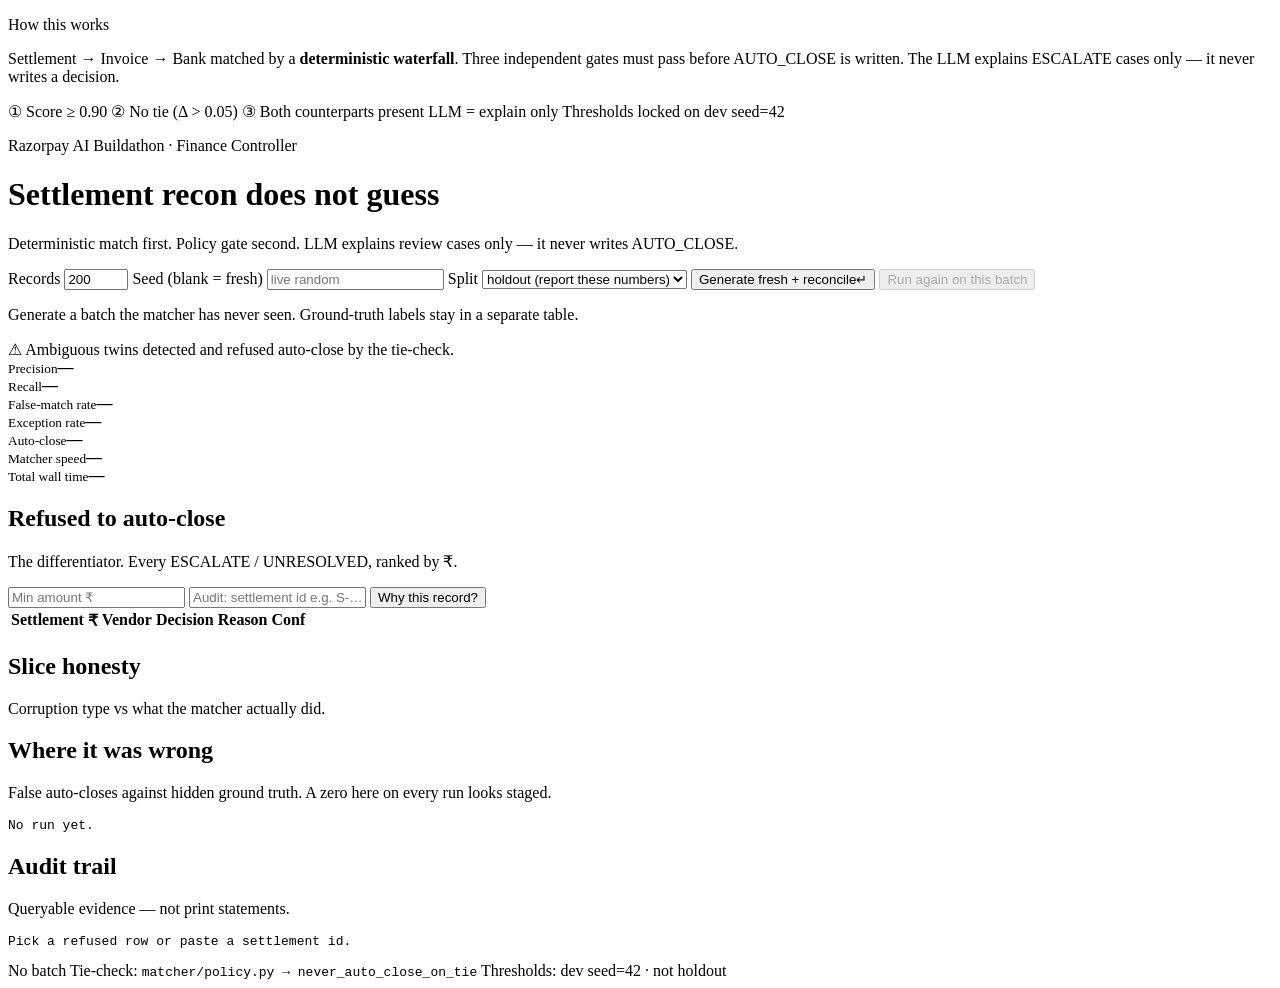
==== frontend/index.html @ 26bcca18 "feat: initial commit of LEDGER/CTRL - Evidence-first reconciliation controller" ====
<!DOCTYPE html>
<html lang="en">
<head>
  <meta charset="UTF-8" />
  <meta name="viewport" content="width=device-width, initial-scale=1" />
  <title>Finance Controller — Settlement Reconciliation</title>
  <link rel="stylesheet" href="/styles.css" />
</head>
<body>

  <!-- Architecture hero: frames the project before the demo starts -->
  <div class="arch-card">
    <p class="arch-title">How this works</p>
    <p>
      Settlement → Invoice → Bank matched by a <strong>deterministic waterfall</strong>.
      Three independent gates must pass before AUTO_CLOSE is written.
      The LLM explains ESCALATE cases only — it never writes a decision.
    </p>
    <div class="arch-gates">
      <span class="gate-chip highlight">① Score ≥ 0.90</span>
      <span class="gate-chip highlight">② No tie (Δ &gt; 0.05)</span>
      <span class="gate-chip highlight">③ Both counterparts present</span>
      <span class="gate-chip">LLM = explain only</span>
      <span class="gate-chip">Thresholds locked on dev seed=42</span>
    </div>
  </div>

  <header class="top">
    <div>
      <p class="kicker">Razorpay AI Buildathon · Finance Controller</p>
      <h1>Settlement recon <span>does not guess</span></h1>
    </div>
    <p class="lede">Deterministic match first. Policy gate second. LLM explains review cases only — it never writes AUTO_CLOSE.</p>
  </header>

  <section class="controls">
    <label>Records
      <input id="n" type="number" min="20" max="2000" value="200" />
    </label>
    <label>Seed <span class="hint">(blank = fresh)</span>
      <input id="seed" type="text" placeholder="live random" />
    </label>
    <label>Split
      <select id="split">
        <option value="holdout" selected>holdout (report these numbers)</option>
        <option value="dev">dev (threshold tuning only)</option>
      </select>
    </label>
    <button id="btn-run" class="primary" type="button">
      Generate fresh + reconcile<span class="kbd">↵</span>
    </button>
    <button id="btn-again" type="button" disabled>Run again on this batch</button>
  </section>

  <!-- Status line with spinner -->
  <div class="status-wrap">
    <div class="spinner" id="spinner"></div>
    <p id="status" class="status">Generate a batch the matcher has never seen. Ground-truth labels stay in a separate table.</p>
  </div>

  <!-- Twin-refused alert: surfaces when ambiguous twins are detected -->
  <div class="twin-banner" id="twin-banner">
    <span class="twin-icon">⚠</span>
    <span id="twin-msg">Ambiguous twins detected and refused auto-close by the tie-check.</span>
  </div>

  <!-- 7 metric cards: added deterministic throughput -->
  <section class="metrics" id="metrics">
    <article><small>Precision</small><strong id="m-p">—</strong></article>
    <article><small>Recall</small><strong id="m-r">—</strong></article>
    <article><small>False-match rate</small><strong id="m-fmr">—</strong></article>
    <article><small>Exception rate</small><strong id="m-ex">—</strong></article>
    <article><small>Auto-close</small><strong id="m-auto">—</strong></article>
    <article class="det-rps"><small>Matcher speed</small><strong id="m-det">—</strong></article>
    <article><small>Total wall time</small><strong id="m-tps">—</strong></article>
  </section>

  <section class="grid">
    <div class="panel">
      <header>
        <h2>Refused to auto-close</h2>
        <p>The differentiator. Every ESCALATE / UNRESOLVED, ranked by ₹.</p>
      </header>
      <div class="toolbar">
        <input id="min-amt" type="number" placeholder="Min amount ₹" />
        <input id="why" type="text" placeholder="Audit: settlement id e.g. S-…" />
        <button id="btn-why" type="button">Why this record?</button>
      </div>
      <div class="table-wrap">
        <table>
          <thead>
            <tr>
              <th>Settlement</th>
              <th>₹</th>
              <th>Vendor</th>
              <th>Decision</th>
              <th>Reason</th>
              <th>Conf</th>
            </tr>
          </thead>
          <tbody id="exc-body"></tbody>
        </table>
      </div>
    </div>

    <div class="panel">
      <header>
        <h2>Slice honesty</h2>
        <p>Corruption type vs what the matcher actually did.</p>
      </header>
      <div id="slices" class="slices"></div>
      <header class="sub">
        <h2>Where it was wrong</h2>
        <p>False auto-closes against hidden ground truth. A zero here on every run looks staged.</p>
      </header>
      <div class="log-header">
        <span class="log-count" id="false-count"></span>
      </div>
      <pre id="false" class="log">No run yet.</pre>
    </div>
  </section>

  <section class="panel audit-panel">
    <header>
      <h2>Audit trail</h2>
      <p id="audit-meta">Queryable evidence — not print statements.</p>
    </header>
    <pre id="audit" class="log">Pick a refused row or paste a settlement id.</pre>
  </section>

  <footer>
    <span id="batch-meta">No batch</span>
    <span class="footer-tag">Tie-check: <code>matcher/policy.py → never_auto_close_on_tie</code></span>
    <span class="footer-tag">Thresholds: dev seed=42 · not holdout</span>
  </footer>

  <script src="/app.js"></script>
</body>
</html>
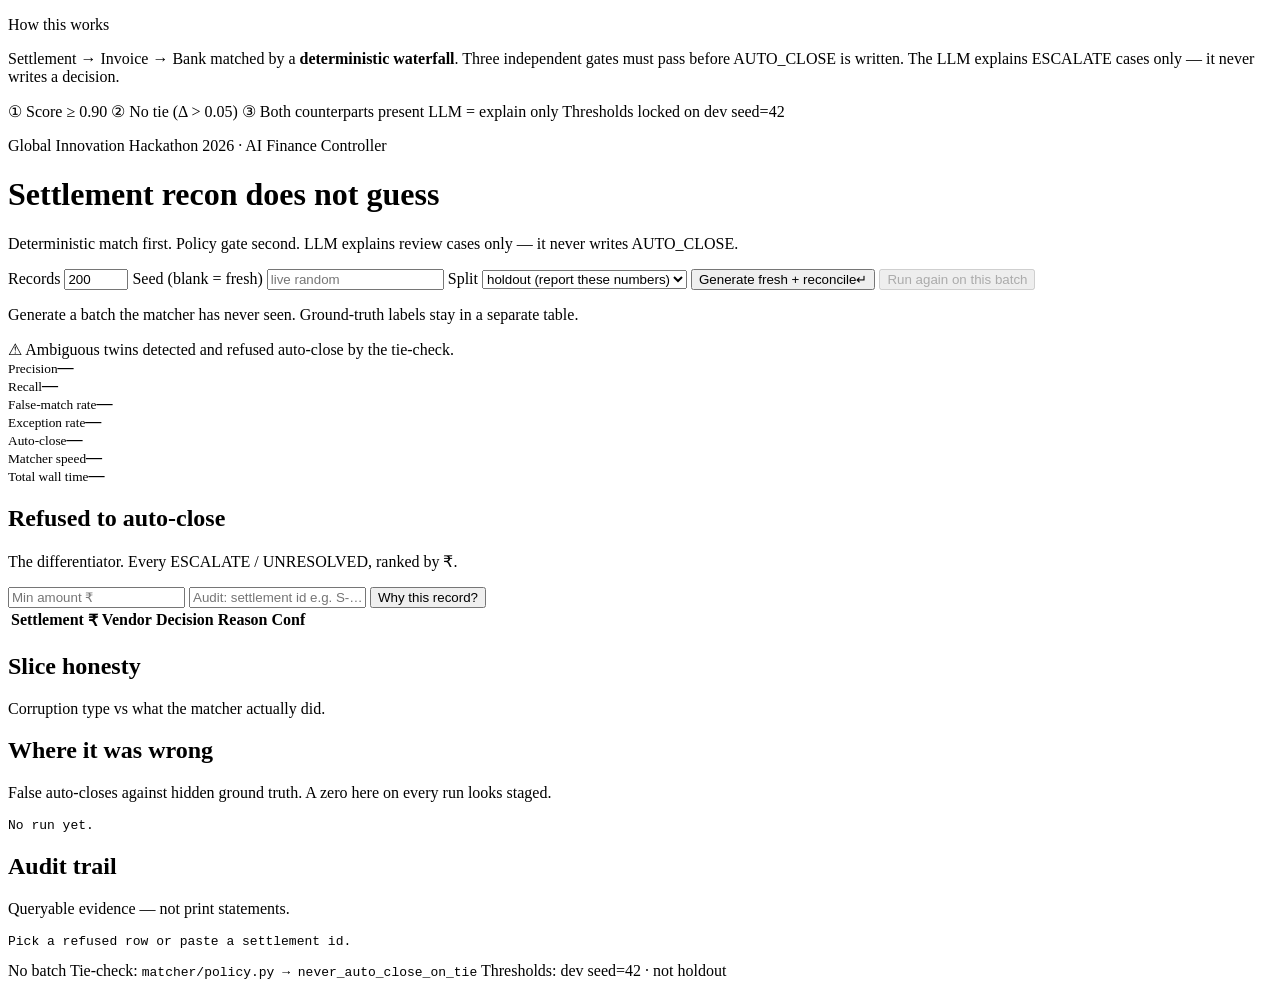
==== commit c588eea0: "chore: align all branding and references to Global Innovation Hackathon 2026 (Bharat Academix)" ====
--- a/frontend/index.html
+++ b/frontend/index.html
@@ -27,7 +27,7 @@
 
   <header class="top">
     <div>
-      <p class="kicker">Razorpay AI Buildathon · Finance Controller</p>
+      <p class="kicker">Global Innovation Hackathon 2026 · AI Finance Controller</p>
       <h1>Settlement recon <span>does not guess</span></h1>
     </div>
     <p class="lede">Deterministic match first. Policy gate second. LLM explains review cases only — it never writes AUTO_CLOSE.</p>
